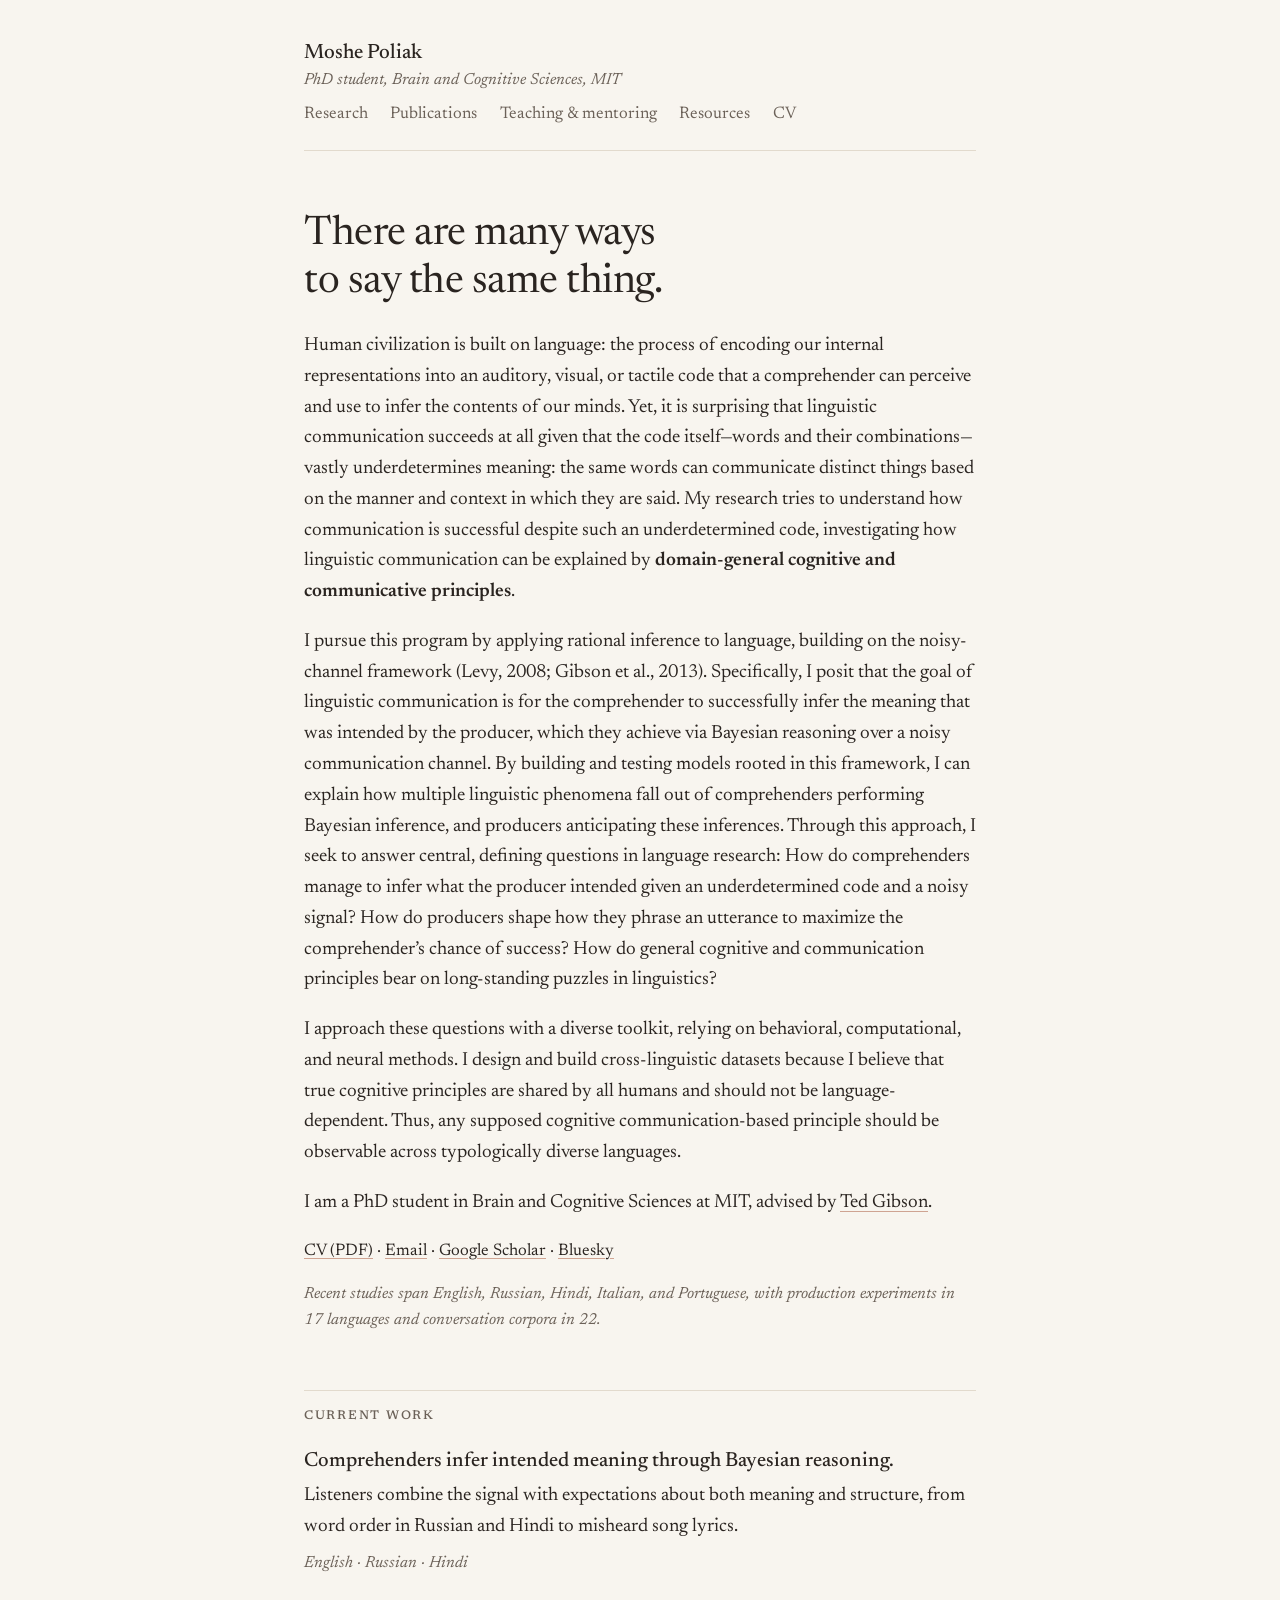
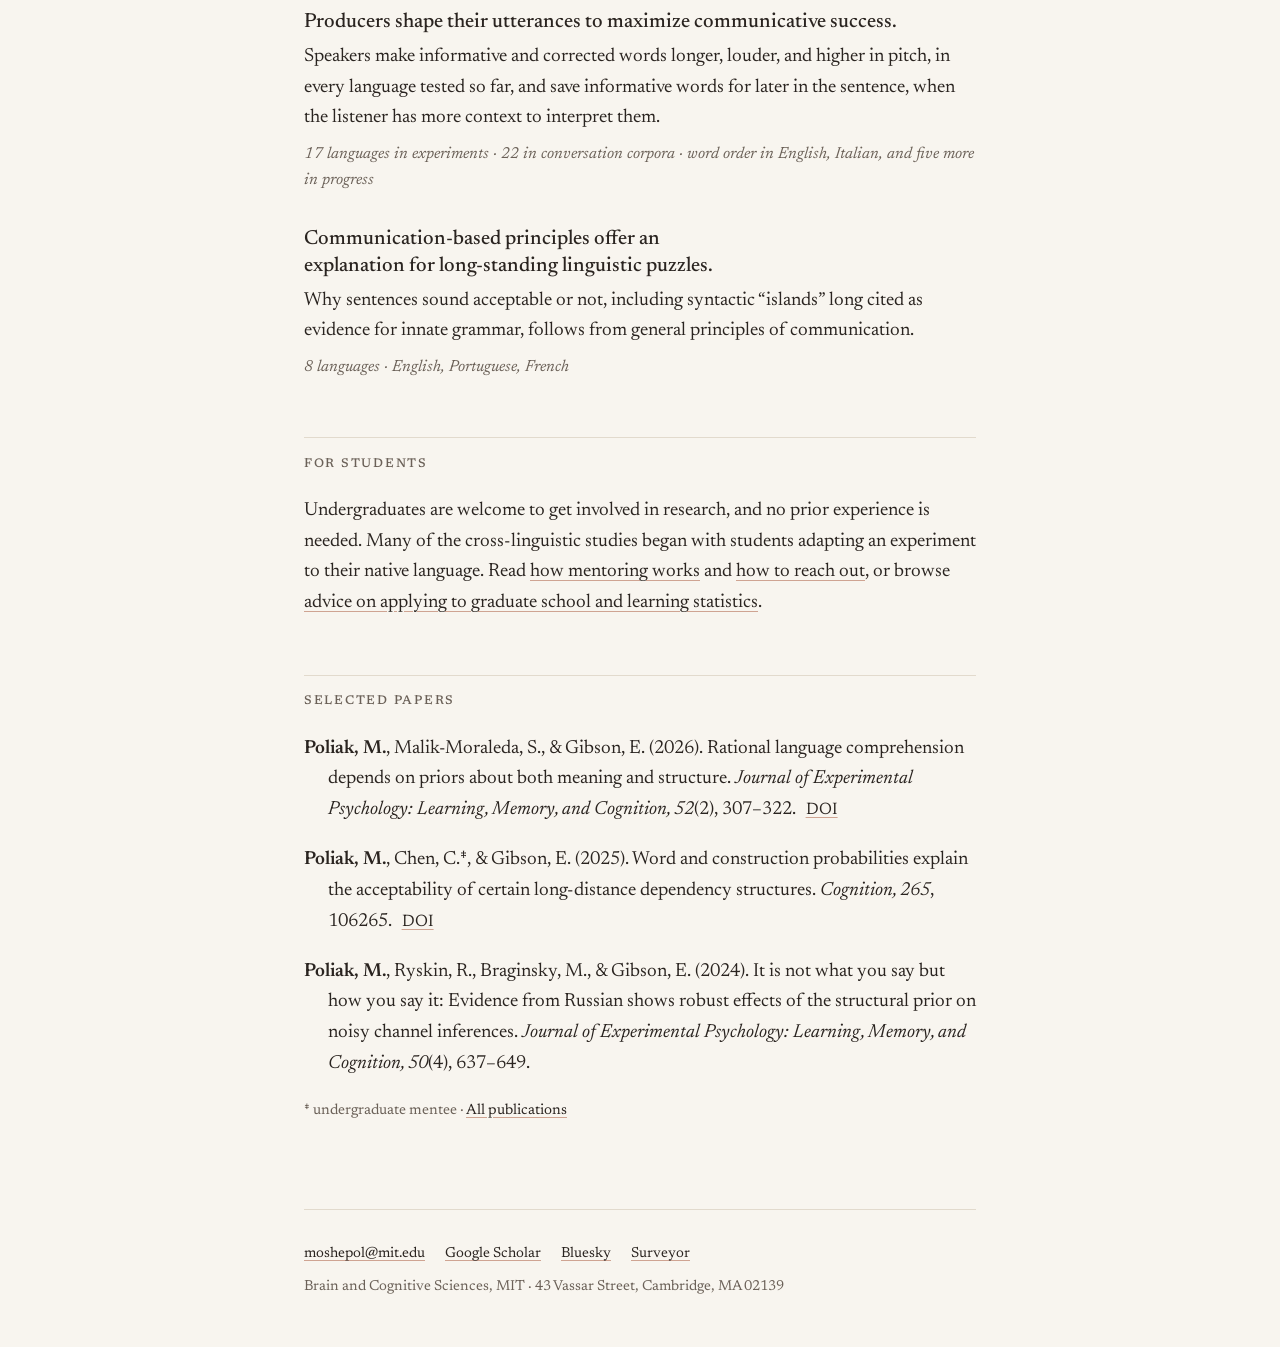
==== site/index.html @ 50ae9400 "Name the advisor on the homepage again Co-Authored-By: Claude Opus 5.5 <noreply@anthropic.com>" ====
<!doctype html>
<html lang="en">
<head>
  <meta charset="utf-8">
  <meta name="viewport" content="width=device-width, initial-scale=1">
  <title>Moshe Poliak</title>
  <meta name="description" content="Moshe Poliak studies how listeners infer what speakers meant and how speakers shape what they say, across many languages. PhD student in Brain and Cognitive Sciences at MIT.">
  <link rel="canonical" href="https://moshepoliak.com/">
  <meta property="og:type" content="website">
  <meta property="og:title" content="Moshe Poliak">
  <meta property="og:description" content="Moshe Poliak studies how listeners infer what speakers meant and how speakers shape what they say, across many languages. PhD student in Brain and Cognitive Sciences at MIT.">
  <meta property="og:url" content="https://moshepoliak.com/">
  <meta property="og:image" content="https://moshepoliak.com/assets/img/moshe-poliak.jpg">
  <meta name="twitter:card" content="summary">
  <link rel="preconnect" href="https://fonts.googleapis.com">
  <link rel="preconnect" href="https://fonts.gstatic.com" crossorigin>
  <link rel="stylesheet" href="https://fonts.googleapis.com/css2?family=Newsreader:ital,opsz,wght@0,6..72,400..600;1,6..72,400..500&amp;display=swap">
  <link rel="stylesheet" href="assets/site.css?v=3">
  <link rel="icon" href="assets/favicon.svg" type="image/svg+xml">
</head>
<body>
  <a class="skip-link" href="#main">Skip to content</a>
  <div class="page">
    <header class="masthead">
      <div class="id">
        <p class="name"><a href="index.html" aria-current="page">Moshe Poliak</a></p>
        <p class="role">PhD student, Brain and Cognitive Sciences, MIT</p>
      </div>
      <nav class="nav" aria-label="Main">
        <ul>
          <li><a href="research.html">Research</a></li>
          <li><a href="publications.html">Publications</a></li>
          <li><a href="teaching.html">Teaching &amp; mentoring</a></li>
          <li><a href="resources.html">Resources</a></li>
          <li><a href="cv.html">CV</a></li>
        </ul>
      </nav>
    </header>

    <main id="main">
      <section class="hero">
        <h1>There are many ways to say the same thing.</h1>
        <p>Human civilization is built on language: the process of encoding our internal representations into an auditory, visual, or tactile code that a comprehender can perceive and use to infer the contents of our minds. Yet, it is surprising that linguistic communication succeeds at all given that the code itself—words and their combinations—vastly underdetermines meaning: the same words can communicate distinct things based on the manner and context in which they are said. My research tries to understand how communication is successful despite such an underdetermined code, investigating how linguistic communication can be explained by <strong>domain-general cognitive and communicative principles</strong>.</p>
        <p>I pursue this program by applying rational inference to language, building on the noisy-channel framework (Levy, 2008; Gibson et al., 2013). Specifically, I posit that the goal of linguistic communication is for the comprehender to successfully infer the meaning that was intended by the producer, which they achieve via Bayesian reasoning over a noisy communication channel. By building and testing models rooted in this framework, I can explain how multiple linguistic phenomena fall out of comprehenders performing Bayesian inference, and producers anticipating these inferences. Through this approach, I seek to answer central, defining questions in language research: How do comprehenders manage to infer what the producer intended given an underdetermined code and a noisy signal? How do producers shape how they phrase an utterance to maximize the comprehender’s chance of success? How do general cognitive and communication principles bear on long-standing puzzles in linguistics?</p>
        <p>I approach these questions with a diverse toolkit, relying on behavioral, computational, and neural methods. I design and build cross-linguistic datasets because I believe that true cognitive principles are shared by all humans and should not be language-dependent. Thus, any supposed cognitive communication-based principle should be observable across typologically diverse languages.</p>
        <p>I am a PhD student in Brain and Cognitive Sciences at MIT, advised by <a href="http://tedlab.mit.edu/">Ted Gibson</a>.</p>
        <p class="hero-links"><a href="files/poliak_CV.pdf">CV (PDF)</a> · <a href="mailto:moshepol@mit.edu">Email</a> · <a href="https://scholar.google.com/citations?user=dGMOrLoAAAAJ&amp;hl=en">Google Scholar</a> · <a href="https://bsky.app/profile/moshepoliak.bsky.social">Bluesky</a></p>
        <p class="note">Recent studies span English, Russian, Hindi, Italian, and Portuguese, with production experiments in 17 languages and conversation corpora in 22.</p>
      </section>

      <section class="section" aria-labelledby="current">
        <h2 id="current">Current work</h2>
        <div class="entries">
          <article class="entry">
            <div class="entry-body">
              <h3><a href="research.html#inference">Comprehenders infer intended meaning through Bayesian reasoning.</a></h3>
              <p>Listeners combine the signal with expectations about both meaning and structure, from word order in Russian and Hindi to misheard song lyrics.</p>
            </div>
            <aside class="entry-meta">
              <ul class="langs"><li>English</li><li>Russian</li><li>Hindi</li></ul>
            </aside>
          </article>
          <article class="entry">
            <div class="entry-body">
              <h3><a href="research.html#production">Producers shape their utterances to maximize communicative success.</a></h3>
              <p>Speakers make informative and corrected words longer, louder, and higher in pitch, in every language tested so far, and save informative words for later in the sentence, when the listener has more context to interpret them.</p>
            </div>
            <aside class="entry-meta">
              <p>17 languages in experiments · 22 in conversation corpora · word order in English, Italian, and five more in progress</p>
            </aside>
          </article>
          <article class="entry">
            <div class="entry-body">
              <h3><a href="research.html#puzzles">Communication-based principles offer an explanation for long-standing linguistic puzzles.</a></h3>
              <p>Why sentences sound acceptable or not, including syntactic “islands” long cited as evidence for innate grammar, follows from general principles of communication.</p>
            </div>
            <aside class="entry-meta">
              <p>8 languages · English, Portuguese, French</p>
            </aside>
          </article>
        </div>
      </section>

      <section class="section" aria-labelledby="students">
        <h2 id="students">For students</h2>
        <p>Undergraduates are welcome to get involved in research, and no prior experience is needed. Many of the cross-linguistic studies began with students adapting an experiment to their native language. Read <a href="teaching.html#mentoring">how mentoring works</a> and <a href="teaching.html#get-involved">how to reach out</a>, or browse <a href="resources.html">advice on applying to graduate school and learning statistics</a>.</p>
      </section>

      <section class="section" aria-labelledby="selected">
        <h2 id="selected">Selected papers</h2>
        <ol class="pubs">
          <li class="pub"><span class="me">Poliak, M.</span>, Malik-Moraleda, S., &amp; Gibson, E. (2026). Rational language comprehension depends on priors about both meaning and structure. <span class="pub-venue">Journal of Experimental Psychology: Learning, Memory, and Cognition, 52</span>(2), 307–322. <span class="pub-links"><a href="https://doi.org/10.1037/xlm0001470">DOI</a></span></li>
          <li class="pub"><span class="me">Poliak, M.</span>, <span class="mentee">Chen, C.</span>, &amp; Gibson, E. (2025). Word and construction probabilities explain the acceptability of certain long-distance dependency structures. <span class="pub-venue">Cognition, 265</span>, 106265. <span class="pub-links"><a href="https://doi.org/10.1016/j.cognition.2025.106265">DOI</a></span></li>
          <li class="pub"><span class="me">Poliak, M.</span>, Ryskin, R., Braginsky, M., &amp; Gibson, E. (2024). It is not what you say but how you say it: Evidence from Russian shows robust effects of the structural prior on noisy channel inferences. <span class="pub-venue">Journal of Experimental Psychology: Learning, Memory, and Cognition, 50</span>(4), 637–649.</li>
        </ol>
        <p class="legend">‡ undergraduate mentee · <a href="publications.html">All publications</a></p>
      </section>
    </main>

    <footer class="footer">
      <ul>
        <li><a href="mailto:moshepol@mit.edu">moshepol@mit.edu</a></li>
        <li><a href="https://scholar.google.com/citations?user=dGMOrLoAAAAJ&amp;hl=en">Google Scholar</a></li>
        <li><a href="https://bsky.app/profile/moshepoliak.bsky.social">Bluesky</a></li>
        <li><a href="https://mit-surveyor.com">Surveyor</a></li>
      </ul>
      <p>Brain and Cognitive Sciences, MIT · 43 Vassar Street, Cambridge, MA 02139</p>
    </footer>
  </div>
</body>
</html>
---- site/assets/site.css ----
/*
  moshepoliak.com
  Warm paper, Newsreader serif, one quiet centered column.
  On wide screens, research notes (languages, collaborators) hang in the right margin.
*/

:root {
  --bg: #F8F5EF;
  --surface: #F0E9DE;
  --ink: #2A2420;
  --muted: #6B6158;
  --line: #E2DACD;
  --accent: #9A4630;
  --accent-soft: #F1E1D6;
  --link-line: #CFA492;
  --font: "Newsreader", Georgia, "Times New Roman", serif;
  --measure: 45rem;
  --note-width: 13rem;
  --note-gap: 2.5rem;
}

/* ---------- Base ---------- */

*, *::before, *::after { box-sizing: border-box; }

html {
  -webkit-text-size-adjust: 100%;
  text-size-adjust: 100%;
}

body {
  margin: 0;
  background: var(--bg);
  color: var(--ink);
  font-family: var(--font);
  font-size: 1.1875rem;
  line-height: 1.62;
  -webkit-font-smoothing: antialiased;
  -moz-osx-font-smoothing: grayscale;
}

h1, h2, h3 { color: var(--ink); text-wrap: balance; }
p { margin: 0 0 1em; text-wrap: pretty; }
img { max-width: 100%; height: auto; display: block; }
strong, b { font-weight: 600; }

a {
  color: var(--ink);
  text-decoration-line: underline;
  text-decoration-thickness: 1px;
  text-underline-offset: .2em;
  text-decoration-color: var(--link-line);
  transition: text-decoration-color .15s ease, color .15s ease;
}
a:hover { text-decoration-color: currentColor; }

:focus-visible { outline: 2px solid var(--accent); outline-offset: 3px; border-radius: 3px; }
::selection { background: var(--accent-soft); color: var(--ink); }

.skip-link {
  position: absolute;
  left: 1rem;
  top: -4rem;
  z-index: 20;
  padding: .5rem .8rem;
  background: var(--ink);
  color: var(--bg);
  text-decoration: none;
}
.skip-link:focus { top: 1rem; }

.nav ul, .langs, .pubs, .steps, .roster, .cv-list, .footer ul {
  list-style: none;
  margin: 0;
  padding: 0;
}

.muted { color: var(--muted); }
.small { font-size: .875em; }

/* ---------- Masthead ---------- */

.page { max-width: var(--measure); margin: 0 auto; padding: 0 1.5rem; }

.masthead {
  display: flex;
  flex-wrap: wrap;
  align-items: baseline;
  justify-content: space-between;
  gap: .5rem 2rem;
  padding: 2.5rem 0 1.25rem;
  border-bottom: 1px solid var(--line);
}
.name { margin: 0; font-size: 1.3rem; font-weight: 500; letter-spacing: -.005em; line-height: 1.3; }
.name a { color: var(--ink); text-decoration: none; }
.role { margin: .1rem 0 0; font-size: 1rem; font-style: italic; color: var(--muted); line-height: 1.4; }

.nav ul { display: flex; flex-wrap: wrap; gap: .25rem 1.4rem; }
.nav a { color: var(--muted); text-decoration: none; font-size: 1.05rem; }
.nav a:hover { color: var(--ink); }
.nav a[aria-current="page"] {
  color: var(--ink);
  text-decoration: underline;
  text-decoration-color: var(--accent);
  text-decoration-thickness: 1.5px;
  text-underline-offset: .45em;
}

main { padding: 3.75rem 0 4.5rem; }

/* ---------- Home ---------- */

.hero h1,
.page-head h1 {
  font-size: clamp(1.85rem, 1.2rem + 2.5vw, 2.55rem);
  line-height: 1.18;
  font-weight: 400;
  letter-spacing: -.012em;
  margin: 0 0 1.5rem;
}
.hero-links { font-size: 1.05rem; }
.hero .note { font-size: 1rem; font-style: italic; color: var(--muted); }

/* ---------- Inner pages ---------- */

.page-head { margin-bottom: 1rem; }
.page-lede { color: var(--muted); max-width: 38rem; }

.section { margin-top: 3.5rem; }
.section > h2 {
  font-size: .78rem;
  font-weight: 500;
  line-height: 1.3;
  letter-spacing: .14em;
  text-transform: uppercase;
  color: var(--muted);
  margin: 0 0 1.5rem;
  padding-top: 1.1rem;
  border-top: 1px solid var(--line);
}

/* Entries: a project, course, or resource with an optional quiet meta line */
.entry { margin: 0 0 2rem; }
.entry h3 { font-size: 1.28rem; font-weight: 500; line-height: 1.3; margin: 0 0 .4rem; }
.entry h3 a { color: inherit; text-decoration: none; }
.entry h3 a:hover { text-decoration: underline; text-decoration-color: var(--link-line); }
.entry-body p { margin-bottom: .5rem; }
.entry .links { font-size: .95rem; color: var(--muted); }
.details { margin: .25rem 0 .75rem; padding-left: 1.2rem; }
.details li { margin-bottom: .35rem; }

.entry-meta { font-size: 1rem; font-style: italic; color: var(--muted); }
.entry-meta > * { display: inline; margin: 0; }
.entry-meta > :not(.label) ~ :not(.label)::before { content: " — "; }
.entry-meta .label { display: none; }

.langs li { display: inline; }
.langs li + li::before { content: " · "; }
.lang-native { display: none; }

/* Research notes: languages and collaborators set apart, in the margin on wide screens */
.with-notes .entry-meta { margin-top: .75rem; font-size: .9rem; font-style: normal; line-height: 1.5; }
.with-notes .entry-meta > * { display: block; margin: 0 0 .5rem; }
.with-notes .entry-meta > :not(.label) ~ :not(.label)::before { content: none; }
.with-notes .entry-meta .label {
  display: block;
  margin: .9rem 0 .3rem;
  font-size: .7rem;
  letter-spacing: .14em;
  text-transform: uppercase;
}
.with-notes .entry-meta .label:first-child { margin-top: 0; }
.with-notes .langs li { display: grid; grid-template-columns: 1.9rem 1fr; align-items: baseline; }
.with-notes .langs li::before {
  content: attr(data-code);
  font-size: .66rem;
  letter-spacing: .1em;
  text-transform: uppercase;
  color: var(--accent);
}
.with-notes .lang-native { display: inline; color: var(--ink); }
.with-notes .lang-en { display: none; }

@media (min-width: 74rem) {
  .with-notes .entry {
    display: grid;
    grid-template-columns: minmax(0, 1fr) var(--note-width);
    column-gap: var(--note-gap);
    margin-right: calc(-1 * (var(--note-width) + var(--note-gap)));
  }
  .with-notes .entry-body { grid-column: 1; }
  .with-notes .entry-meta {
    grid-column: 2;
    grid-row: 1;
    margin-top: .35rem;
    padding-top: .6rem;
    border-top: 1px solid var(--line);
  }
}

/* Teaching: steps, quotes, roster, course list */
.steps { counter-reset: step; }
.steps > li { counter-increment: step; position: relative; padding-left: 2.5rem; margin-bottom: 1.4rem; }
.steps > li::before {
  content: counter(step);
  position: absolute;
  left: 0;
  top: -.1rem;
  font-size: 1.6rem;
  line-height: 1;
  color: var(--accent);
}
.steps h3 { margin: 0 0 .35rem; font-size: 1.15rem; font-weight: 500; }
.steps p { margin: 0; }

.quote { margin: 0 0 1.25rem; padding-left: 1.25rem; border-left: 2px solid var(--accent); }
.quote blockquote { margin: 0; }
.quote p { margin: 0; font-size: 1.25rem; font-style: italic; line-height: 1.45; }

.roster > li { padding: .7rem 0; border-top: 1px solid var(--line); }
.roster > li:last-child { border-bottom: 1px solid var(--line); }
.roster .who { font-weight: 600; }

.plain-list { margin: 0; padding-left: 1.2rem; }
.plain-list li { margin-bottom: .4rem; }

.callout { padding: 1.4rem 1.5rem; background: var(--surface); }
.callout h3 { font-size: 1.2rem; font-weight: 500; margin: 0 0 .5rem; }
.callout > :last-child { margin-bottom: 0; }
.section .callout { margin-bottom: 1.5rem; }

/* Publications */
.pubs > li { margin: 0 0 1.2rem; padding-left: 1.5rem; text-indent: -1.5rem; }
.pub .me { font-weight: 600; }
.pub .mentee::after { content: "‡"; }
.pub-venue { font-style: italic; }
.pub-links a { margin-left: .35rem; font-size: .88em; white-space: nowrap; }
.legend { font-size: .92rem; color: var(--muted); }

/* Resources: running prose */
.prose h3 { margin: 1.9rem 0 .5rem; font-size: 1.2rem; font-weight: 500; line-height: 1.3; }
.prose ul, .prose ol { margin: 0 0 1.1rem; padding-left: 1.3rem; }
.prose li { margin-bottom: .45rem; padding-left: .15rem; }

/* CV: date column + entry */
.cv-list > li { display: grid; grid-template-columns: 6.5rem minmax(0, 1fr); column-gap: 1.25rem; padding: .45rem 0; }
.cv-list .when { color: var(--muted); font-variant-numeric: tabular-nums; }
.cv-list .what p { margin: 0; }
.cv-list .detail { color: var(--muted); font-size: .92em; }
@media (max-width: 34rem) { .cv-list > li { grid-template-columns: 1fr; } }

/* ---------- Footer ---------- */

.footer {
  padding: 2rem 0 3rem;
  border-top: 1px solid var(--line);
  font-size: .9rem;
  color: var(--muted);
}
.footer ul { display: flex; flex-wrap: wrap; gap: .3rem 1.25rem; margin-bottom: .6rem; }
.footer p { margin: 0; }

/* Yellow marks = facts or files still to supply. None should remain at launch. */
mark.todo { background: #FFF1A8; color: inherit; padding: 0 .15em; border-radius: 3px; }

@media (prefers-reduced-motion: reduce) {
  *, *::before, *::after { transition: none !important; scroll-behavior: auto !important; }
}
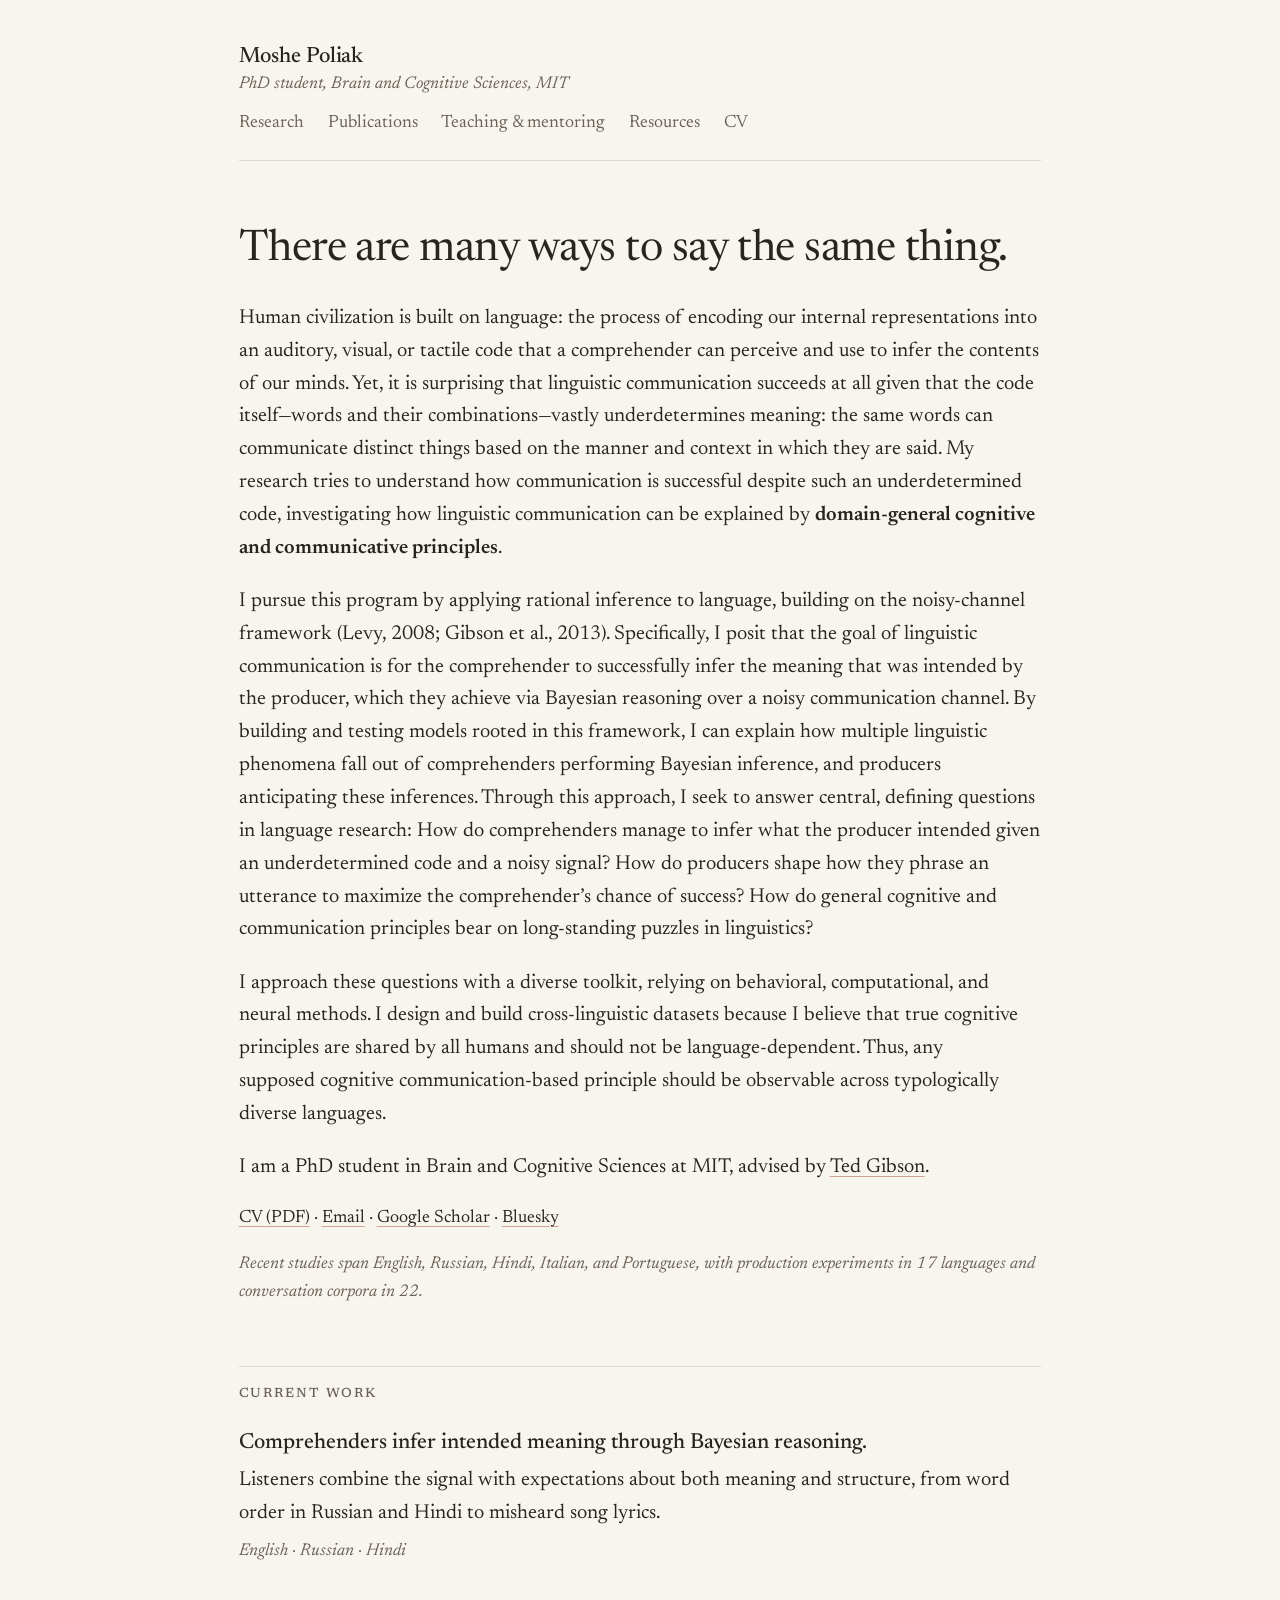
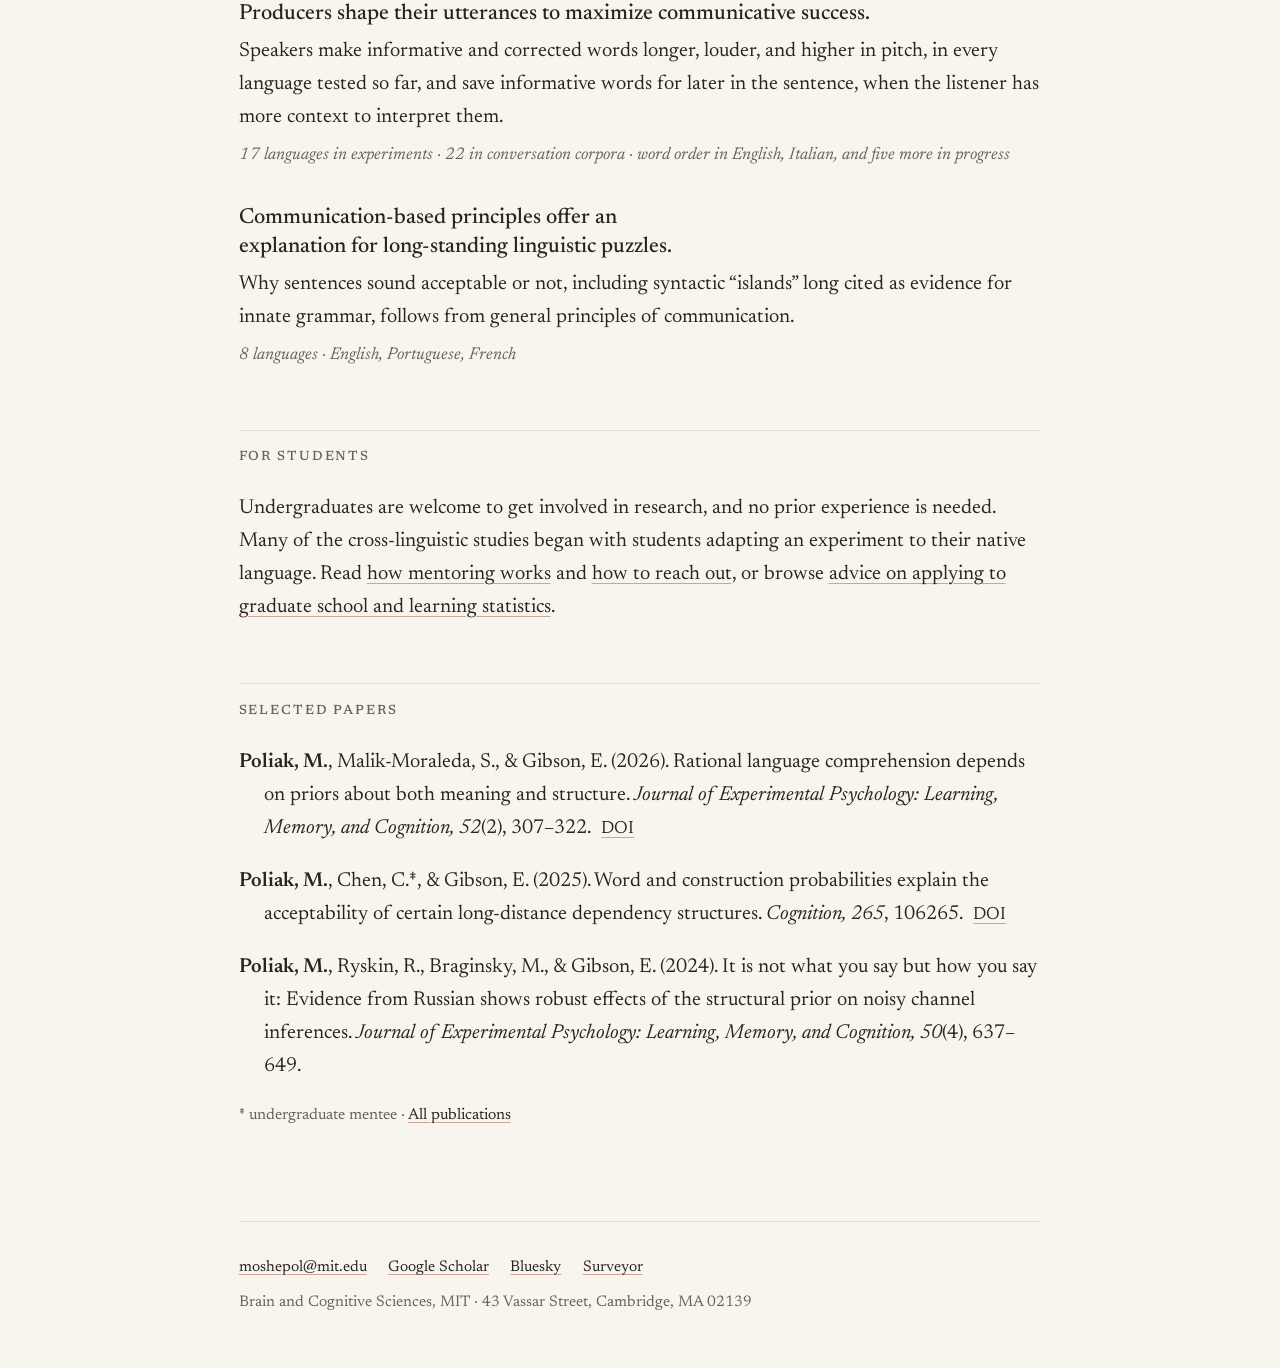
==== commit 1b047753: "Scale the layout with screen width On screens wider than about 1100px, the text, column, and spacing" ====
--- a/site/index.html
+++ b/site/index.html
@@ -15,7 +15,7 @@
   <link rel="preconnect" href="https://fonts.googleapis.com">
   <link rel="preconnect" href="https://fonts.gstatic.com" crossorigin>
   <link rel="stylesheet" href="https://fonts.googleapis.com/css2?family=Newsreader:ital,opsz,wght@0,6..72,400..600;1,6..72,400..500&amp;display=swap">
-  <link rel="stylesheet" href="assets/site.css?v=3">
+  <link rel="stylesheet" href="assets/site.css?v=4">
   <link rel="icon" href="assets/favicon.svg" type="image/svg+xml">
 </head>
 <body>
--- a/site/assets/site.css
+++ b/site/assets/site.css
@@ -14,7 +14,7 @@
   --accent-soft: #F1E1D6;
   --link-line: #CFA492;
   --font: "Newsreader", Georgia, "Times New Roman", serif;
-  --measure: 45rem;
+  --measure: 50rem;
   --note-width: 13rem;
   --note-gap: 2.5rem;
 }
@@ -24,6 +24,7 @@
 *, *::before, *::after { box-sizing: border-box; }
 
 html {
+  font-size: clamp(1rem, 0.5875rem + 0.6vw, 1.25rem);
   -webkit-text-size-adjust: 100%;
   text-size-adjust: 100%;
 }
@@ -181,7 +182,7 @@
 .with-notes .lang-native { display: inline; color: var(--ink); }
 .with-notes .lang-en { display: none; }
 
-@media (min-width: 74rem) {
+@media (min-width: 87rem) {
   .with-notes .entry {
     display: grid;
     grid-template-columns: minmax(0, 1fr) var(--note-width);
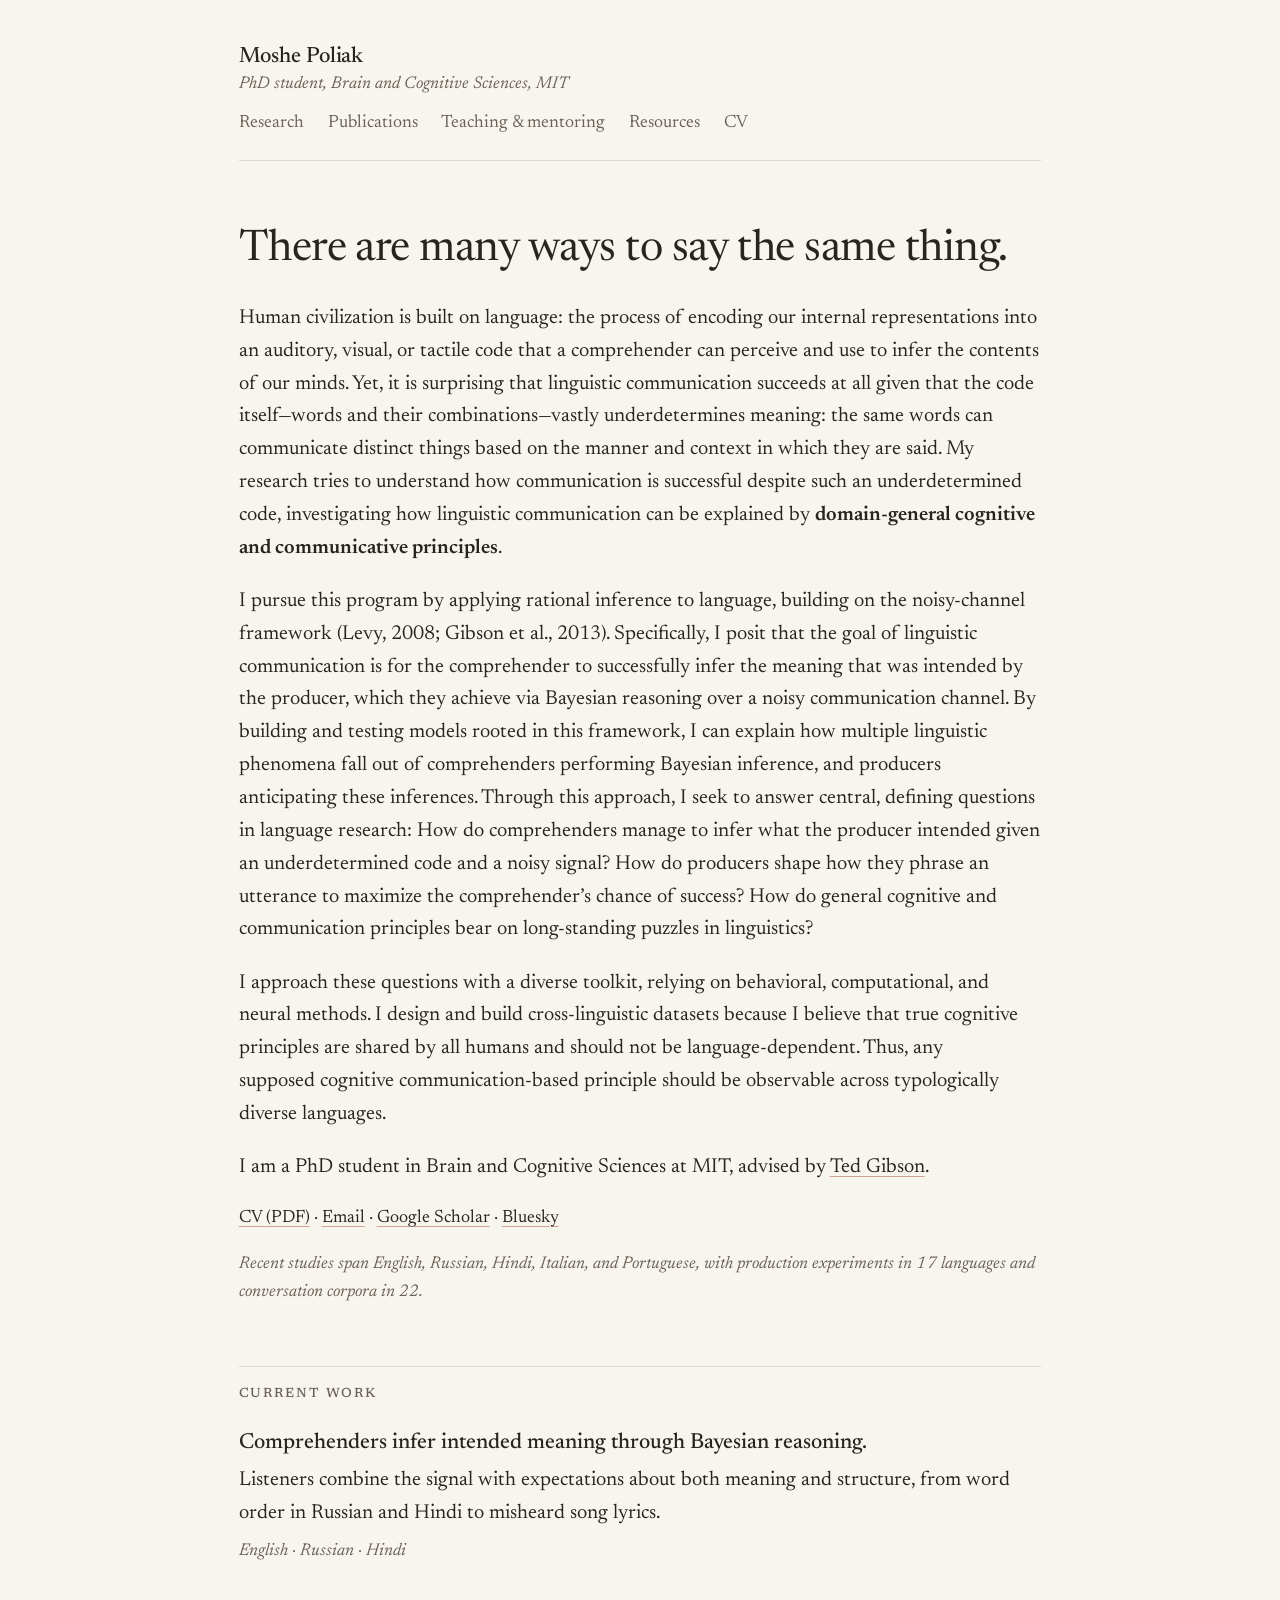
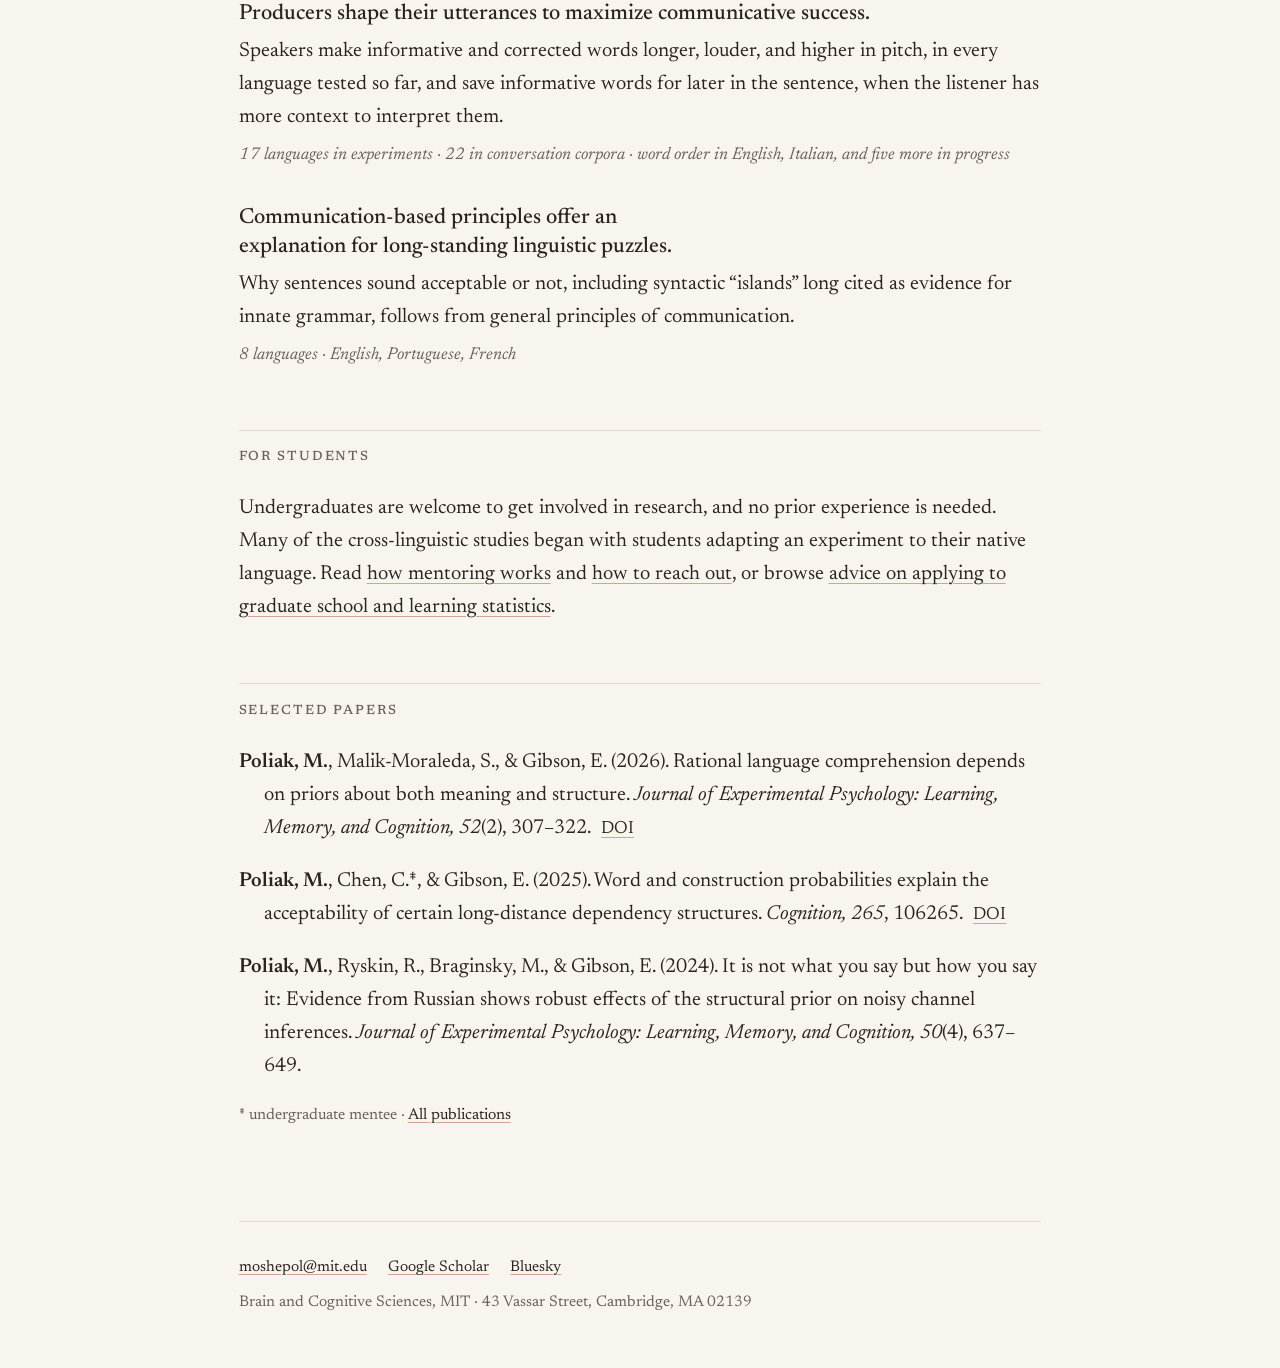
==== commit 8abd903b: "Remove links to Surveyor Surveyor is still described on the Research and CV pages, without links.  C" ====
--- a/site/index.html
+++ b/site/index.html
@@ -15,7 +15,7 @@
   <link rel="preconnect" href="https://fonts.googleapis.com">
   <link rel="preconnect" href="https://fonts.gstatic.com" crossorigin>
   <link rel="stylesheet" href="https://fonts.googleapis.com/css2?family=Newsreader:ital,opsz,wght@0,6..72,400..600;1,6..72,400..500&amp;display=swap">
-  <link rel="stylesheet" href="assets/site.css?v=4">
+  <link rel="stylesheet" href="assets/site.css?v=5">
   <link rel="icon" href="assets/favicon.svg" type="image/svg+xml">
 </head>
 <body>
@@ -102,7 +102,6 @@
         <li><a href="mailto:moshepol@mit.edu">moshepol@mit.edu</a></li>
         <li><a href="https://scholar.google.com/citations?user=dGMOrLoAAAAJ&amp;hl=en">Google Scholar</a></li>
         <li><a href="https://bsky.app/profile/moshepoliak.bsky.social">Bluesky</a></li>
-        <li><a href="https://mit-surveyor.com">Surveyor</a></li>
       </ul>
       <p>Brain and Cognitive Sciences, MIT · 43 Vassar Street, Cambridge, MA 02139</p>
     </footer>
--- a/site/assets/site.css
+++ b/site/assets/site.css
@@ -223,6 +223,10 @@
 .roster .who { font-weight: 600; }
 
 .plain-list { margin: 0; padding-left: 1.2rem; }
+
+.names { list-style: none; margin: 0; padding: 0; columns: 2; column-gap: 2rem; }
+.names li { break-inside: avoid; padding: .1rem 0 .1rem 1em; text-indent: -1em; }
+@media (min-width: 40rem) { .names { columns: 3; } }
 .plain-list li { margin-bottom: .4rem; }
 
 .callout { padding: 1.4rem 1.5rem; background: var(--surface); }
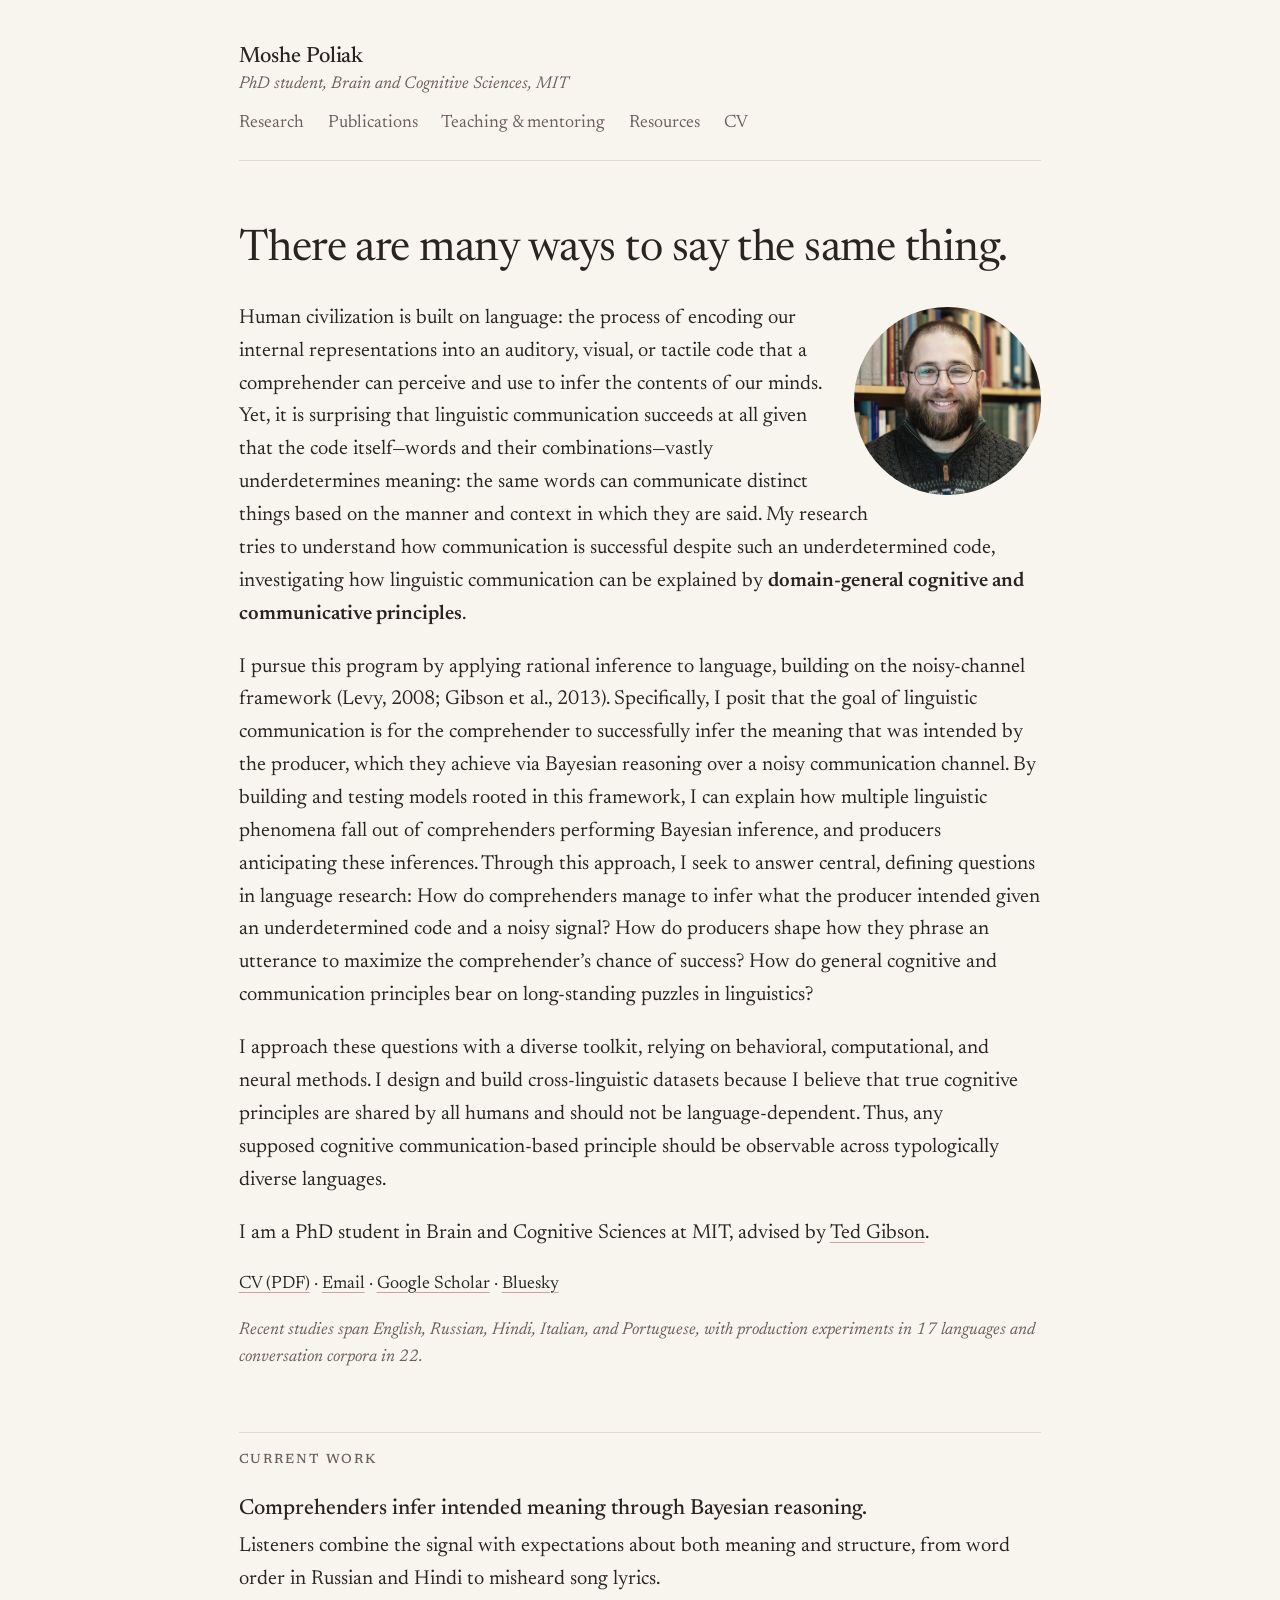
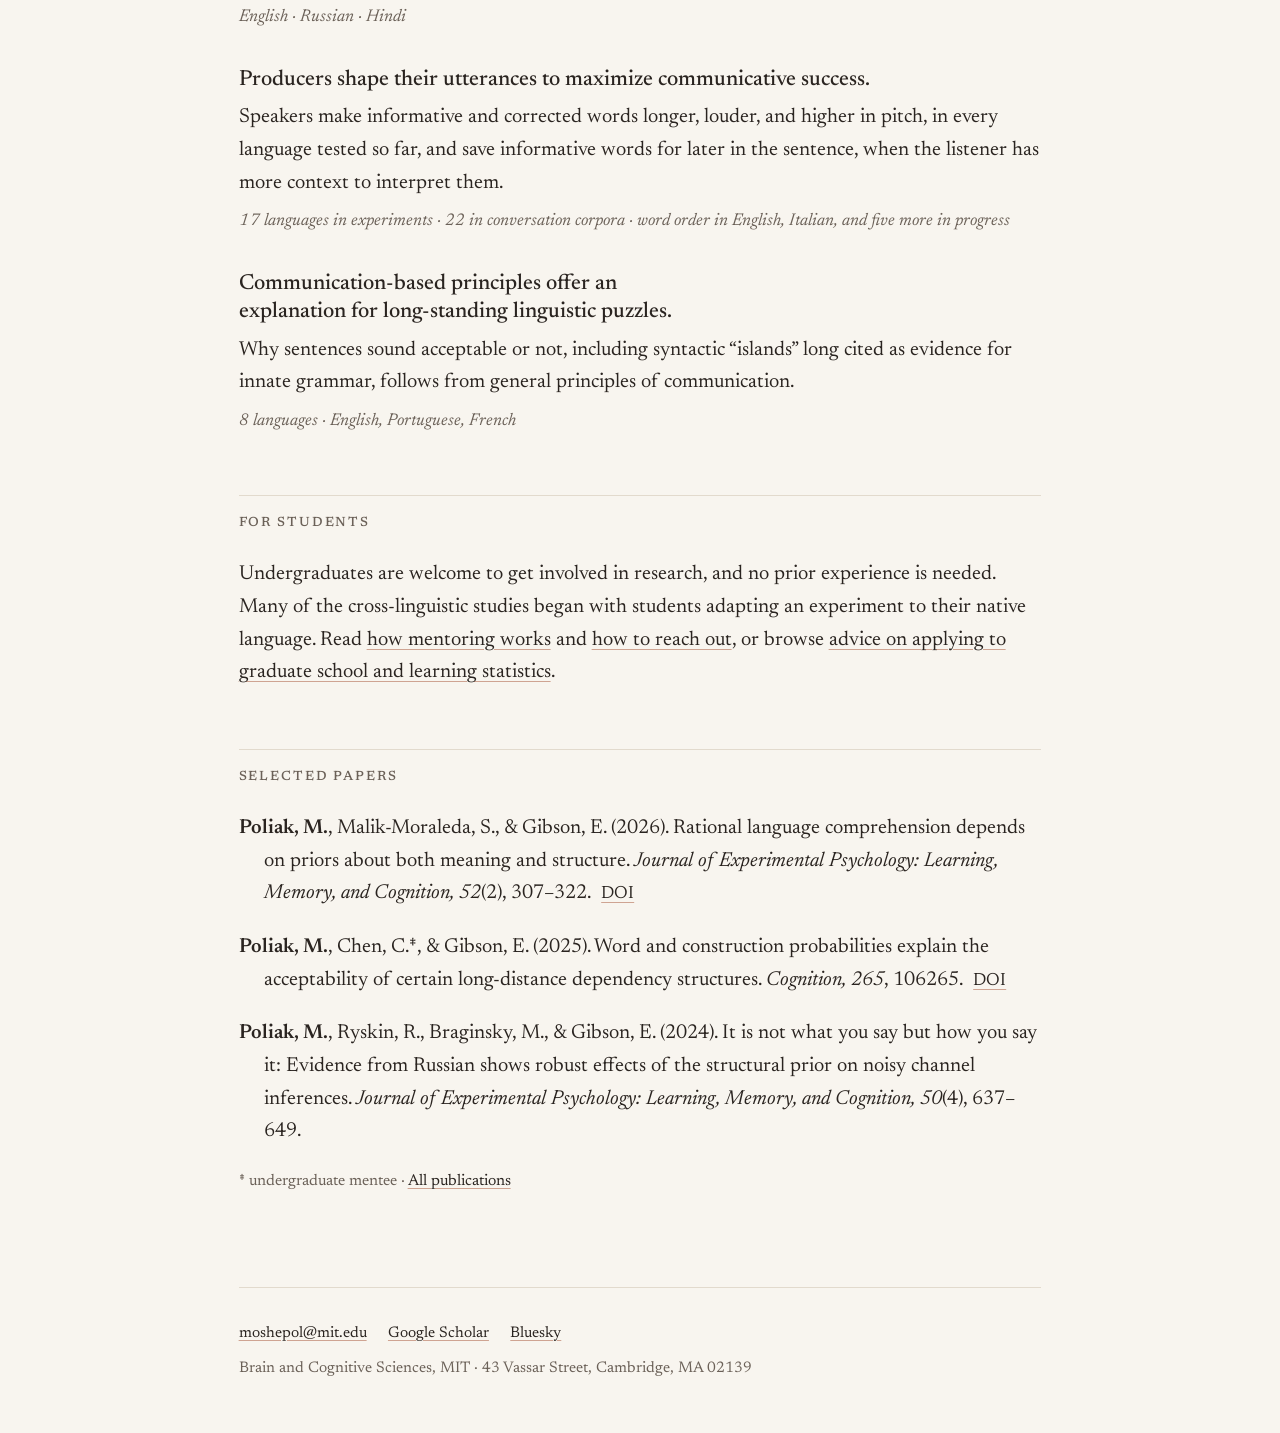
==== commit 415ed869: "Add a circular portrait to the homepage introduction Muted circular crop floated beside the first pa" ====
--- a/site/index.html
+++ b/site/index.html
@@ -3,20 +3,51 @@
 <head>
   <meta charset="utf-8">
   <meta name="viewport" content="width=device-width, initial-scale=1">
-  <title>Moshe Poliak</title>
+  <title>Moshe Poliak · Psycholinguistics · MIT</title>
   <meta name="description" content="Moshe Poliak studies how listeners infer what speakers meant and how speakers shape what they say, across many languages. PhD student in Brain and Cognitive Sciences at MIT.">
   <link rel="canonical" href="https://moshepoliak.com/">
   <meta property="og:type" content="website">
   <meta property="og:title" content="Moshe Poliak">
   <meta property="og:description" content="Moshe Poliak studies how listeners infer what speakers meant and how speakers shape what they say, across many languages. PhD student in Brain and Cognitive Sciences at MIT.">
   <meta property="og:url" content="https://moshepoliak.com/">
-  <meta property="og:image" content="https://moshepoliak.com/assets/img/moshe-poliak.jpg">
+  <meta property="og:image" content="https://moshepoliak.com/assets/img/moshe-poliak-portrait.jpg">
   <meta name="twitter:card" content="summary">
   <link rel="preconnect" href="https://fonts.googleapis.com">
   <link rel="preconnect" href="https://fonts.gstatic.com" crossorigin>
   <link rel="stylesheet" href="https://fonts.googleapis.com/css2?family=Newsreader:ital,opsz,wght@0,6..72,400..600;1,6..72,400..500&amp;display=swap">
-  <link rel="stylesheet" href="assets/site.css?v=5">
+  <link rel="stylesheet" href="assets/site.css?v=6">
   <link rel="icon" href="assets/favicon.svg" type="image/svg+xml">
+  <script type="application/ld+json">
+{
+  "@context": "https://schema.org",
+  "@type": "Person",
+  "name": "Moshe Poliak",
+  "url": "https://moshepoliak.com/",
+  "jobTitle": "PhD student",
+  "affiliation": {
+    "@type": "Organization",
+    "name": "Department of Brain and Cognitive Sciences, Massachusetts Institute of Technology",
+    "url": "https://bcs.mit.edu/"
+  },
+  "alumniOf": {
+    "@type": "CollegeOrUniversity",
+    "name": "Harvard University"
+  },
+  "email": "moshepol@mit.edu",
+  "knowsAbout": [
+    "Psycholinguistics",
+    "Language comprehension",
+    "Language production",
+    "Noisy-channel processing",
+    "Prosody",
+    "Cross-linguistic research"
+  ],
+  "sameAs": [
+    "https://scholar.google.com/citations?user=dGMOrLoAAAAJ",
+    "https://bsky.app/profile/moshepoliak.bsky.social"
+  ]
+}
+  </script>
 </head>
 <body>
   <a class="skip-link" href="#main">Skip to content</a>
@@ -40,6 +71,7 @@
     <main id="main">
       <section class="hero">
         <h1>There are many ways to say the same thing.</h1>
+        <img class="portrait" src="assets/img/moshe-poliak-portrait.jpg" alt="Moshe Poliak" width="480" height="480">
         <p>Human civilization is built on language: the process of encoding our internal representations into an auditory, visual, or tactile code that a comprehender can perceive and use to infer the contents of our minds. Yet, it is surprising that linguistic communication succeeds at all given that the code itself—words and their combinations—vastly underdetermines meaning: the same words can communicate distinct things based on the manner and context in which they are said. My research tries to understand how communication is successful despite such an underdetermined code, investigating how linguistic communication can be explained by <strong>domain-general cognitive and communicative principles</strong>.</p>
         <p>I pursue this program by applying rational inference to language, building on the noisy-channel framework (Levy, 2008; Gibson et al., 2013). Specifically, I posit that the goal of linguistic communication is for the comprehender to successfully infer the meaning that was intended by the producer, which they achieve via Bayesian reasoning over a noisy communication channel. By building and testing models rooted in this framework, I can explain how multiple linguistic phenomena fall out of comprehenders performing Bayesian inference, and producers anticipating these inferences. Through this approach, I seek to answer central, defining questions in language research: How do comprehenders manage to infer what the producer intended given an underdetermined code and a noisy signal? How do producers shape how they phrase an utterance to maximize the comprehender’s chance of success? How do general cognitive and communication principles bear on long-standing puzzles in linguistics?</p>
         <p>I approach these questions with a diverse toolkit, relying on behavioral, computational, and neural methods. I design and build cross-linguistic datasets because I believe that true cognitive principles are shared by all humans and should not be language-dependent. Thus, any supposed cognitive communication-based principle should be observable across typologically diverse languages.</p>
--- a/site/assets/site.css
+++ b/site/assets/site.css
@@ -121,6 +121,20 @@
 }
 .hero-links { font-size: 1.05rem; }
 .hero .note { font-size: 1rem; font-style: italic; color: var(--muted); }
+
+/* Portrait: a muted circle that the introduction wraps around */
+.portrait {
+  float: right;
+  width: 11rem;
+  height: auto;
+  margin: .3rem 0 .75rem 1.25rem;
+  border-radius: 50%;
+  shape-outside: circle(50%) border-box;
+  shape-margin: 1rem;
+}
+@media (max-width: 40rem) {
+  .portrait { width: 6.5rem; margin-left: .9rem; shape-margin: .6rem; }
+}
 
 /* ---------- Inner pages ---------- */
 
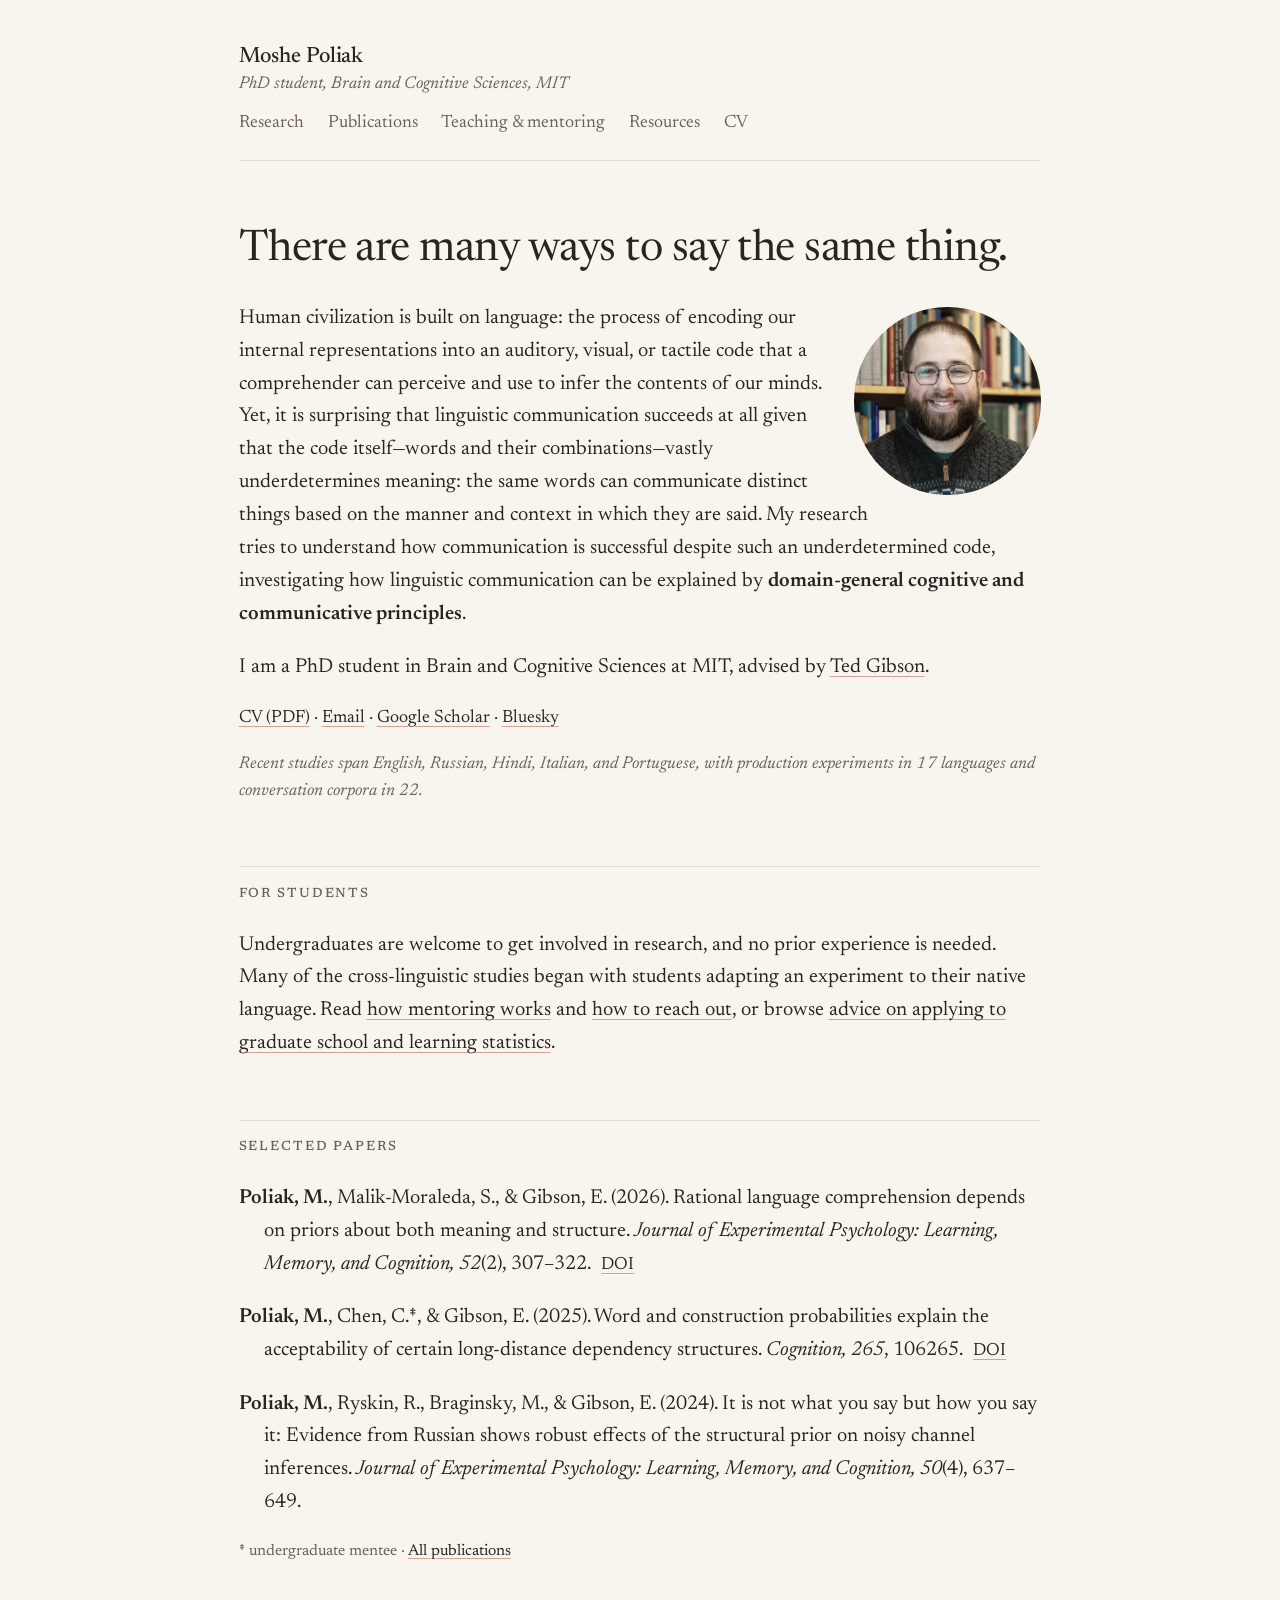
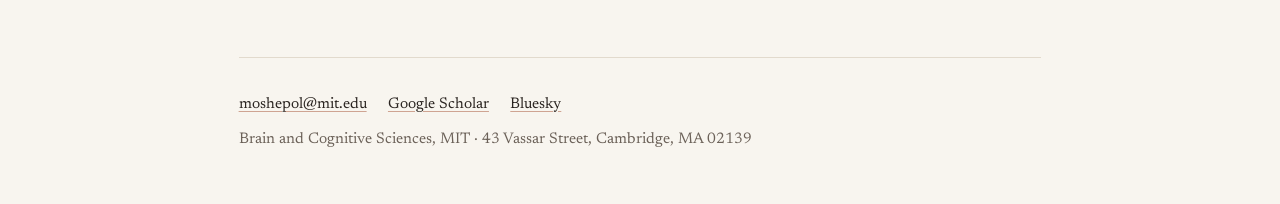
==== commit c611d98d: "Give each page one job: home as front door, research as the argument Moves research-statement paragr" ====
--- a/site/index.html
+++ b/site/index.html
@@ -73,44 +73,9 @@
         <h1>There are many ways to say the same thing.</h1>
         <img class="portrait" src="assets/img/moshe-poliak-portrait.jpg" alt="Moshe Poliak" width="480" height="480">
         <p>Human civilization is built on language: the process of encoding our internal representations into an auditory, visual, or tactile code that a comprehender can perceive and use to infer the contents of our minds. Yet, it is surprising that linguistic communication succeeds at all given that the code itself—words and their combinations—vastly underdetermines meaning: the same words can communicate distinct things based on the manner and context in which they are said. My research tries to understand how communication is successful despite such an underdetermined code, investigating how linguistic communication can be explained by <strong>domain-general cognitive and communicative principles</strong>.</p>
-        <p>I pursue this program by applying rational inference to language, building on the noisy-channel framework (Levy, 2008; Gibson et al., 2013). Specifically, I posit that the goal of linguistic communication is for the comprehender to successfully infer the meaning that was intended by the producer, which they achieve via Bayesian reasoning over a noisy communication channel. By building and testing models rooted in this framework, I can explain how multiple linguistic phenomena fall out of comprehenders performing Bayesian inference, and producers anticipating these inferences. Through this approach, I seek to answer central, defining questions in language research: How do comprehenders manage to infer what the producer intended given an underdetermined code and a noisy signal? How do producers shape how they phrase an utterance to maximize the comprehender’s chance of success? How do general cognitive and communication principles bear on long-standing puzzles in linguistics?</p>
-        <p>I approach these questions with a diverse toolkit, relying on behavioral, computational, and neural methods. I design and build cross-linguistic datasets because I believe that true cognitive principles are shared by all humans and should not be language-dependent. Thus, any supposed cognitive communication-based principle should be observable across typologically diverse languages.</p>
         <p>I am a PhD student in Brain and Cognitive Sciences at MIT, advised by <a href="http://tedlab.mit.edu/">Ted Gibson</a>.</p>
         <p class="hero-links"><a href="files/poliak_CV.pdf">CV (PDF)</a> · <a href="mailto:moshepol@mit.edu">Email</a> · <a href="https://scholar.google.com/citations?user=dGMOrLoAAAAJ&amp;hl=en">Google Scholar</a> · <a href="https://bsky.app/profile/moshepoliak.bsky.social">Bluesky</a></p>
         <p class="note">Recent studies span English, Russian, Hindi, Italian, and Portuguese, with production experiments in 17 languages and conversation corpora in 22.</p>
-      </section>
-
-      <section class="section" aria-labelledby="current">
-        <h2 id="current">Current work</h2>
-        <div class="entries">
-          <article class="entry">
-            <div class="entry-body">
-              <h3><a href="research.html#inference">Comprehenders infer intended meaning through Bayesian reasoning.</a></h3>
-              <p>Listeners combine the signal with expectations about both meaning and structure, from word order in Russian and Hindi to misheard song lyrics.</p>
-            </div>
-            <aside class="entry-meta">
-              <ul class="langs"><li>English</li><li>Russian</li><li>Hindi</li></ul>
-            </aside>
-          </article>
-          <article class="entry">
-            <div class="entry-body">
-              <h3><a href="research.html#production">Producers shape their utterances to maximize communicative success.</a></h3>
-              <p>Speakers make informative and corrected words longer, louder, and higher in pitch, in every language tested so far, and save informative words for later in the sentence, when the listener has more context to interpret them.</p>
-            </div>
-            <aside class="entry-meta">
-              <p>17 languages in experiments · 22 in conversation corpora · word order in English, Italian, and five more in progress</p>
-            </aside>
-          </article>
-          <article class="entry">
-            <div class="entry-body">
-              <h3><a href="research.html#puzzles">Communication-based principles offer an explanation for long-standing linguistic puzzles.</a></h3>
-              <p>Why sentences sound acceptable or not, including syntactic “islands” long cited as evidence for innate grammar, follows from general principles of communication.</p>
-            </div>
-            <aside class="entry-meta">
-              <p>8 languages · English, Portuguese, French</p>
-            </aside>
-          </article>
-        </div>
       </section>
 
       <section class="section" aria-labelledby="students">
